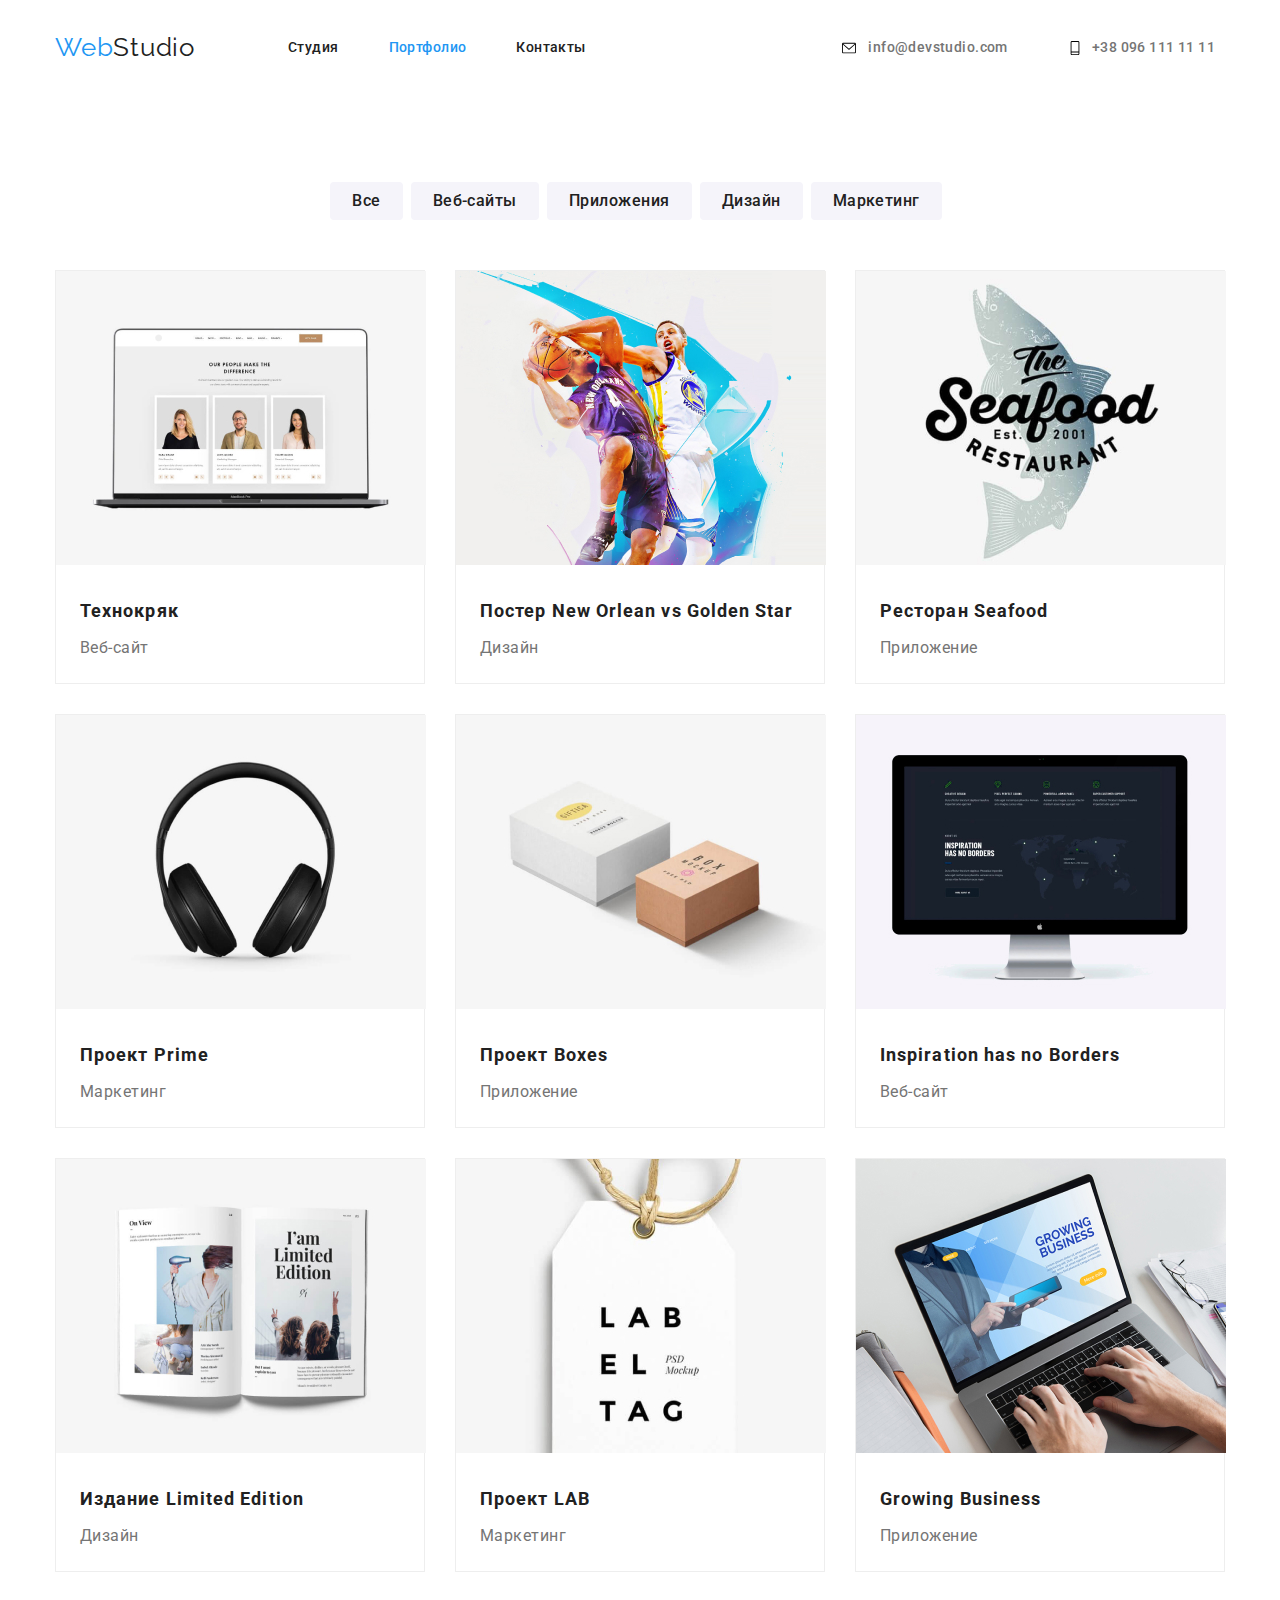
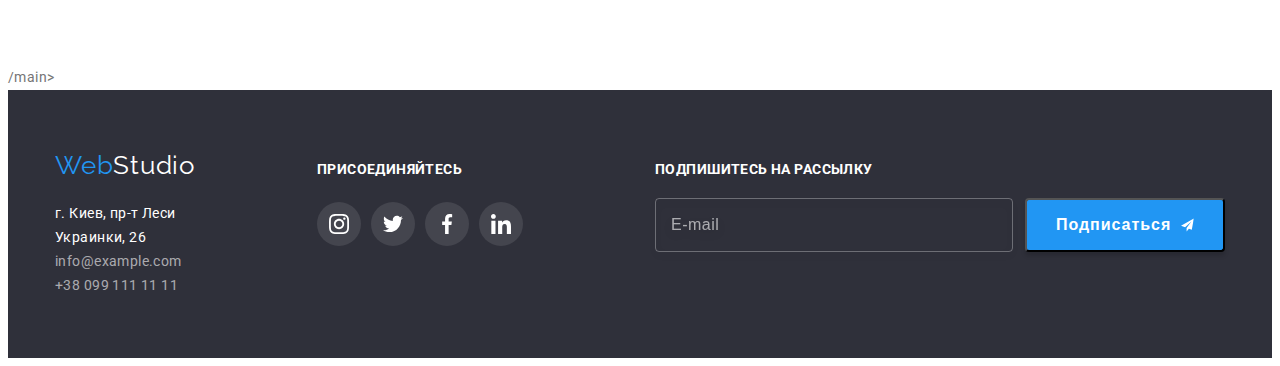
==== portfolio.html @ 36b2d905 "connection" ====
<!DOCTYPE html>
<html lang="ru">
  <head>
    <meta charset="UTF-8" />
    <meta name="viewport" content="width=device-width, initial-scale=1.0" />
    <title>Document</title>
    <link rel="preconnect" href="https://fonts.gstatic.com" />
    <link
      href="https://fonts.googleapis.com/css2?family=Raleway:wght@700&family=Roboto:wght@400;500;700;900&display=swap"
      rel="stylesheet"
    />
    <link
      rel="stylesheet"
      href="https://cdnjs.cloudflare.com/ajax/libs/modern-normalize/1.0.0/modern-normalize.min.css"
      integrity="sha512-ISS7cAi1PEhQ8jnbJpJZMd29NlhNj4AWYyLOSp2CE/CsHxTCu+r+t0D2yoJudVrd0/8fTVPUVDzY5Tvli75u/g=="
      crossorigin="anonymous"
    />
    <link rel="stylesheet" href="./css/styles.css" />
  </head>

  <body>
    <!--header-->
  <header class="page-header">
    <div class="container main-nav">
      <nav class="main-nav">
        <a href="./index.html" class="logo-studio"><span class="web"> Web</span>Studio
        </a>
        <ul class="site-nav list">
          <li class="item"><a href="./index.html" class="link ">Студия</a></li>
          <li class="item"><a href="./portfolio.html" class="link current">Портфолио</a></li>
          <li class="item"><a href="" class="link">Контакты</a></li>
        </ul>
      </nav>
      <address class="headdress">
        <ul class="contacts list">
          <li class="item">
            <a class="link icon-mail" href="mailto:info@devstudio.com">
              <svg class="icon-mail" width="18px" height="14px">
                <use href="./images-psevdoelements/symbol-defs.svg#icon-envelope"></use>
              </svg>
              info@devstudio.com
            </a>
          </li>
  
          <li class="item">
            <a class="link icon-tel" href="mailto:info@devstudio.com">
              <svg class="icon-tel" width="14px" height="20px">
                <use href="./images-psevdoelements/symbol-defs.svg#icon-Vector"></use>
              </svg>
              +38 096 111 11 11
            </a>
          </li>
        </ul>
      </address>
    </div>
  </header>
    <main>
      <section class="portfolio-section" >
        <div class="container photogallery">
         
          <h1 class="visually-hidden">photogallery</h1>
          <ul class="list photogallery-buttons">
            <li>
              <button type="button" class="button">Все</button>
            </li>
            <li><button type="button" class="button">Веб-сайты</button></li>
            <li><button type="button" class="button">Приложения</button></li>
            <li><button type="button" class="button">Дизайн</button></li>
            <li><button type="button" class="button">Маркетинг</button></li>
          </ul>
         

          <!--photos-->
          
          <ul class="flex-container list">
            <li class="flex-element">
              <a class="link-img" ref=""
                >
<div class="overlay-card">
                <img class="photogallery-img"
                  src="./images-portfolio/technokriak.jpg"
                  alt="фото сотрудников"
                  width="370px"
                />
                <p class="overlay-text">
                  Технокряк это современная площадка распространения коронавируса. Компании используют эту платформу для цифрового
                  шпионажа и атак на защищённые сервера конкурентов.
                </p>
                </div>
                <h2 class="title-flex">Технокряк</h2>
                <p class="profession-flex">Веб-сайт</p>
                </a>
            </li>

            <li class="flex-element">
              <a class="link-img" href=""
                >
                <div class="overlay-card">
                <img 
                  src="./images-portfolio/basketball.jpg"
                  alt="баскетболисты"
                  width="370px"
                />
<p class="overlay-text">
  Технокряк это современная площадка распространения коронавируса. Компании используют эту платформу для цифрового
  шпионажа и атак на защищённые сервера конкурентов.
</p>
                  </div>
                <h2 class="title-flex">Постер New Orlean vs Golden Star</h2>
                <p class="profession-flex">Дизайн</p></a
              >
            </li>

            <li class="flex-element">
              <a class="link-img" href=""
                >
                <div class="overlay-card">
                <img
                  src="./images-portfolio/seafood.jpg"
                  alt="лого ресторана"
                  width="370"
                />
                <p class="overlay-text">
                  Технокряк это современная площадка распространения коронавируса. Компании используют эту платформу для цифрового
                  шпионажа и атак на защищённые сервера конкурентов.
                </p>
                </div>
                <h2 class="title-flex">Ресторан Seafood</h2>
                <p class="profession-flex">Приложение</p></a
              >
            </li>

            <li class="flex-element">
              <a class="link-img" href=""
                >
                <div class="overlay-card">
                <img
                  src="./images-portfolio/prime.jpg"
                  alt="наушники"
                  width="370px"
                />
                <p class="overlay-text">
                  Технокряк это современная площадка распространения коронавируса. Компании используют эту платформу для цифрового
                  шпионажа и атак на защищённые сервера конкурентов.
                </p>
                </div>
                <h2 class="title-flex">Проект Prime</h2>
                <p class="profession-flex">Маркетинг</p></a
              >
            </li>

            <li class="flex-element">
              <a class="link-img" href=""
                >
                <div class="overlay-card">
                <img
                  src="./images-portfolio/boxes.jpg"
                  alt="коробки"
                  width="370px"
                />
                <p class="overlay-text">
                  Технокряк это современная площадка распространения коронавируса. Компании используют эту платформу для цифрового
                  шпионажа и атак на защищённые сервера конкурентов.
                </p>
                </div>
                <h2 class="title-flex">Проект Boxes</h2>
                <p class="profession-flex">Приложение</p></a
              >
            </li>

            <li class="flex-element">
              <a class="link-img" href=""
                >
                <div class="overlay-card">
                <img
                  src="./images-portfolio/inspiration.jpg"
                  alt="черный экран"
                  width="370px"
                />
                <p class="overlay-text">
                  Технокряк это современная площадка распространения коронавируса. Компании используют эту платформу для цифрового
                  шпионажа и атак на защищённые сервера конкурентов.
                </p>
                </div>
                <h2 class="title-flex">Inspiration has no Borders</h2>
                <p class="profession-flex">Веб-сайт</p></a
              >
            </li>

            <li class="flex-element">
              <a class="link-img" href=""
                >
                <div class="overlay-card">
                <img
                  src="./images-portfolio/limitededition.jpg"
                  alt="журнал"
                  width="370px"
                />
                  <p class="overlay-text">
                    Технокряк это современная площадка распространения коронавируса. Компании используют эту платформу для цифрового
                    шпионажа и атак на защищённые сервера конкурентов.
                  </p>
                  </div>
                <h2 class="title-flex">Издание Limited Edition</h2>
                <p class="profession-flex">Дизайн</p></a
              >
            </li>

            <li class="flex-element">
              <a class="link-img" href=""
                >
                <div class="overlay-card">
                <img
                  src="./images-portfolio/lab.jpg"
                  alt="проект"
                  width="370px"
                />
                  <p class="overlay-text">
                    Технокряк это современная площадка распространения коронавируса. Компании используют эту платформу для цифрового
                    шпионажа и атак на защищённые сервера конкурентов.
                  </p>
                  </div>
                <h2 class="title-flex">Проект LAB</h2>
                <p class="profession-flex">Маркетинг</p></a
              >
            </li>

            <li class="flex-element">
              <a class="link-img" href=""
                >
                <div class="overlay-card">
                <img
                  src="./images-portfolio/growingbusiness.jpg"
                  alt="руки на компе"
                  width="370px"
                />
                  <p class="overlay-text">
                    Технокряк это современная площадка распространения коронавируса. Компании используют эту платформу для цифрового
                    шпионажа и атак на защищённые сервера конкурентов.
                  </p>
                  </div>
                <h2 class="title-flex">Growing Business</h2>
                <p class="profession-flex">Приложение</p></a
              >
            </li>
          </ul>
      
        </div>
      </section>
   /main>
  <!--address-->
  <footer class="footer ">
    <div class="container footer-address">
      <div class="div-address">
        <a class="logo-studio address" href=""><span class="web">Web</span>Studio</a>
        <address>
          <p class="address-text">г. Киев, пр-т Леси Украинки, 26</p>
          <a class="address-contacts mail" href="mailto:info@example.com">info@example.com</a><br />
          <a class="address-contacts" href="tel:+380991111111">+38 099 111 11 11</a>
        </address>
      </div>
  
  
      <div class="together">
        <div class="joing">
          <span class="invitation">присоединяйтесь</span>
          <div class="network">
            <ul class="social invit">
              <li class="social-list invit">
                <a class="icon-social-link invit" href="">
                  <svg class="icon-social invit" width="20px" height="20px">
                    <use href="./images-psevdoelements/symbol-defs.svg#icon-instagram-21"></use>
                  </svg>
                </a>
              </li>
              <li class="social-list invit">
                <a class="icon-social-link invit" href="">
                  <svg class="icon-social invit" width="20px" height="20px">
                    <use href="./images-psevdoelements/symbol-defs.svg#icon-twitter-11"></use>
                  </svg>
                </a>
              </li>
              </li>
              <li class="social-list invit">
                <a class="icon-social-link invit" href="">
                  <svg class="icon-social invit" width="20px" height="20px">
                    <use href="./images-psevdoelements/symbol-defs.svg#icon-facebook-1"></use>
                  </svg>
                </a>
              </li>
              <li class="social-list invit">
                <a class="icon-social-link invit" href="">
                  <svg class="icon-social invit" width="20px" height="20px">
                    <use href="./images-psevdoelements/symbol-defs.svg#icon-linkedin-1"></use>
                  </svg>
                </a>
              </li>
            </ul>
          </div>
        </div>
  
        <div class="subscribe-footer">
          <span class="subscribe">Подпишитесь на рассылку</span>
          <div class="form-subscribe">
            <label for="mail"></label>
            <input type="email" name="mail" id="mail" placeholder="E-mail">
  
            <button class="submit-footer" type="button">Подписаться
              <svg class="icon-subscribe" width="24px" height="24px">
                <use href="./images-psevdoelements/modal.svg#icon-send"></use>
              </svg>
            </button>
          </div>
        </div>
      </div>
  
  </footer>
  <script src="./js/modal.js">
  </script>
  </body>
  
  </html>
---- css/styles.css ----
:root {
  --primary-text-color: #757575;
  --title-text-color: #212121;
  --accent-color: #2196f3;
  --primary-background-color: #ffffff;
  --button-background-color: #f5f4fa;
  --button-whitetext-color: #ffffff;
  --hero-footer-background: #2f303a;

  --white-text-color: #ffffff;
  --team-background-color: #f5f4fa;
  --address-contacts-color: rgba(255, 255, 255, 0.6);
  --background-color-icon: #f5f4fa;
}

html {
  box-sizing: border-box;
}

*,
::before,
::after {
  box-sizing: inherit;
}

body {
  position: relative;
  color: var(--primary-text-color);
  background-color: var(--primary-background-color);
  font-family: Roboto, sans-serif;
  letter-spacing: 0.03em;
  font-size: 14px;
  line-height: 1.71;
  font-weight: 400;
}

.list {
  list-style: none;
  margin: 0px;
  padding: 0px;
}

.web {
  color: var(--accent-color);
}
.logo-studio {
  color: var(--title-text-color);
  font-family: Raleway, cursive;
  font-size: 26px;
  line-height: 1.2;
  letter-spacing: 0.03em;
  text-decoration: none;
}

.icon-mail {
  display: flex;
  margin-right: 10px;
  align-items: center;
  justify-content: center;
  transition: fill 250ms cubic-bezier(0.4, 0, 0.2, 1);
}

.link.icon-mail:hover {
  fill: var(--accent-color);
}

.icon-tel {
  display: flex;
  margin-right: 10px;
  align-items: center;
  justify-content: center;
}

.link.icon-tel:hover {
  fill: var(--accent-color);
}

/*.link.icon-tel {
  padding: 0;
}*/

.container {
  margin-left: auto;
  margin-right: auto;
  width: 1170px;
}

.flex-container {
  display: flex;
  flex-wrap: wrap;
}

.flex-element {
  width: 370px;
  margin-right: 30px;
  border: 1px solid #eeeeee;
}

.overlay-card {
  position: relative;
  overflow: hidden;
}

.overlay-text {
  position: absolute;
  content: "";
  top: 0;
  right: 0;
  width: 100%;
  padding: 63px 24px;
  margin: 0;
  font-size: 18px;
  line-height: 28px;
  letter-spacing: 0.03em;
  color: #ffffff;
  background: rgba(33, 150, 243, 0.9);
  display: block;
  transform: translateY(100%);
  transition: transform 250ms cubic-bezier(0.4, 0, 0.2, 1),
    opacity 250ms cubic-bezier(0.4, 0, 0.2, 1);
  opacity: 0;
}

.link-img:hover .overlay-text,
.link-img:focus .overlay-text {
  display: block;
  transform: translateY(0%);
  opacity: 1;
}

.link-img:hover,
.link-img:focus {
  box-shadow: 0px 1px 1px rgba(0, 0, 0, 0.12), 0px 4px 4px rgba(0, 0, 0, 0.06),
    1px 4px 6px rgba(0, 0, 0, 0.16);
}

.flex-element:nth-child(3n) {
  margin-right: 0;
}

.flex-element:not(:nth-last-child(-n + 3)) {
  margin-bottom: 30px;
}

.site-nav {
  display: flex;
  margin-left: 93px;
}

/*site-nav*/
.site-nav .link {
  position: relative;
  display: block;
  color: var(--title-text-color);
  font-weight: 500;
  font-size: 14px;
  line-height: 1.14;
  text-decoration: none;
  padding-top: 32px;
  padding-bottom: 32px;
  transition: color 250ms cubic-bezier(0.4, 0, 0.2, 1);
}

.site-nav .item:not(:last-child) {
  margin-right: 50px;
}

.site-nav .link:hover,
.site-nav .link:focus {
  color: var(--accent-color);
}

.site-nav .link::after {
  content: "";
  position: absolute;
  display: block;
  bottom: 0;
  left: 0;
  width: 100%;
  height: 4px;
  border-radius: 2px;
  transform: scaleX(0);
  background-color: var(--accent-color);
  transition: transform 250ms cubic-bezier(0.4, 0, 0.2, 1);
}

.site-nav .link:hover::after {
  transform: scaleX(1);
}

.site-nav .link.current {
  color: var(--accent-color);
}

.main-nav {
  display: flex;
  align-items: center;
}

.contacts .link {
  display: flex;
  color: var(--primary-text-color);
  font-weight: 500;
  font-size: 14px;
  line-height: 1.14;
  text-decoration: none;
  font-style: normal;
  padding-top: 30px;
  padding-bottom: 30px;
  transition: color 250ms cubic-bezier(0.4, 0, 0.2, 1);
}

.contacts .link:hover,
.contacts .link:focus {
  color: var(--accent-color);
}

.contacts {
  display: flex;
  align-items: center;
}

.headdress {
  margin-left: auto;
}

.contacts .item + .item {
  margin-left: 50px;
}

/*hero */

.overlay {
  max-width: 1600px;
  height: 600px;
  margin-left: auto;
  margin-right: auto;
  text-align: center;
  padding-bottom: 200px;
  padding-top: 200px;

  background-size: cover;
  background-position: center;
  background-repeat: no-repeat;
  background-color: #c4c4c4;
  background-image: linear-gradient(
      to right,
      rgba(47, 48, 58, 0.4),
      rgba(47, 48, 58, 0.4)
    ),
    url(../images-psevdoelements/Img.jpg);
}

.hero-title {
  color: var(--white-text-color);
  font-weight: 900;
  font-size: 44px;
  line-height: 1.36;
  letter-spacing: 0.06em;
  margin-top: 0px;
  margin-bottom: 30px;
}

.work,
.team,
.section-clients {
  padding-top: 94px;
  padding-bottom: 94px;
}

.visually-hidden {
  margin-top: 0px;
  margin-bottom: 0px;

  position: absolute;
  width: 1px;
  height: 1px;
  margin: -1px;
  border: 0;
  padding: 0;
  white-space: nowrap;
  clip-path: inset(100%);
  clip: rect(0 0 0 0);
  overflow: hidden;
}

.features {
  padding-top: 94px;
}

.features-title {
  color: var(--title-text-color);
  font-size: 14px;
  line-height: 1.14;
  font-weight: 700;
  margin-bottom: 10px;
  margin-top: 30px;
}

.features-items p {
  margin-top: 0px;
  margin-bottom: 0px;
  width: 270px;
}

.list.features-items {
  display: flex;
}
.feature-element:not(:last-child) {
  margin-right: 30px;
}

.feature-element::before {
  display: block;
  content: "";
  height: 120px;
  background-color: var(--background-color-icon);
  border-radius: 4px;
  background-repeat: no-repeat;
  background-position: center;
}

.icon-delivery::before {
  background-image: url(../images-psevdoelements/antenna\ 1.svg);
}

.icon-clock::before {
  background-image: url(../images-psevdoelements/clock\ .svg);
}
.icon-diagram::before {
  background-image: url(../images-psevdoelements/diagram\ 1.svg);
}

.icon-technology::before {
  background-image: url(../images-psevdoelements/astronaut\ 1.svg);
}
.team {
  background-color: var(--team-background-color);
}

.work-title,
.team-title,
.our-clients-title {
  color: var(--title-text-color);
  font-size: 36px;
  line-height: 1.17;
  font-weight: 700;
  margin-top: 0px;
  margin-bottom: 50px;
  text-align: center;
}

.team-list,
.work-list {
  display: flex;
  text-align: center;
}

.team-element {
  background: #ffffff;
  box-shadow: 0px 1px 3px rgba(0, 0, 0, 0.12), 0px 1px 1px rgba(0, 0, 0, 0.14),
    0px 2px 1px rgba(0, 0, 0, 0.2);
  border-radius: 0px 0px 4px 4px;
}

.work-list .work-element:not(:last-child),
.team-list .team-element:not(:last-child) {
  margin-right: 30px;
}

.work-element {
  display: flex;
  position: relative;
}

.work-text {
  margin: 0;
}

.work-text-overlay {
  position: absolute;
  display: flex;
  bottom: 0;
  left: 0;
  width: 370px;
  height: 70px;
  padding: 27px 82px;
  background: rgba(47, 48, 58, 0.8);
  text-align: center;
  justify-content: center;
  font-weight: 700;
  font-size: 14px;
  line-height: 16px;
  letter-spacing: 0.03em;
  text-transform: uppercase;
  color: #ffffff;
}

.picture-work {
  display: block;
}

.team-name {
  color: var(--title-text-color);
  font-weight: 500;
  font-size: 16px;
  line-height: 1.19;
  margin-bottom: 10px;
}
.team-profession {
  color: var(--primary-text-color);
  font-size: 16px;
  line-height: 1.19;
  font-weight: 400;
  margin-top: 0px;
  margin-bottom: 16px;
}

.button {
  display: inline-block;
  color: var(--title-text-color);
  background-color: var(--button-background-color);
  font-family: inherit;
  font-weight: 500;
  font-size: 16px;
  line-height: 1.63;
  text-decoration: none;
  padding: 6px 22px;
  border-radius: 4px;
  text-align: center;
  border: 0px;
  letter-spacing: 0.03em;
  margin-right: 8px;
  transition: color 250ms cubic-bezier(0.4, 0, 0.2, 1),
    background-color 250ms cubic-bezier(0.4, 0, 0.2, 1);
}

.button-modal {
  position: absolute;
  top: 8px;
  right: 8px;
  display: inline-block;
  width: 30px;
  height: 30px;
  border-radius: 50%;
  margin: 0;
  padding: 9px;
  background: #ffffff;
  border: 1px solid rgba(0, 0, 0, 0.1);
  align-items: center;
  justify-content: center;
}

.button-modal-icon {
  display: flex;
  fill: #000000;
  transition: fill 250ms cubic-bezier(0.4, 0, 0.2, 1);
}

.button-modal:focus-within > .button-modal-icon {
  fill: #2196f3;
}

.photogallery-buttons .button:not(:last-child) {
  margin-right: 8px;
}

.button:hover,
.button:focus {
  color: var(--button-whitetext-color);
  background-color: var(--accent-color);
}

.button.hero {
  color: var(--button-whitetext-color);
  background-color: var(--accent-color);
  font-size: 16px;
  line-height: 1.88;
  font-weight: 700;
  letter-spacing: 0.06em;
  text-decoration: none;
  text-align: center;
  padding: 10px 32px;
  border-radius: 4px;
  min-width: 200px;
  box-shadow: 0px 4px 4px rgba(0, 0, 0, 0.15);
  border: 0px;
}

.backdrop {
  position: fixed;
  top: 0;
  left: 0;
  width: 100%;
  height: 100%;
  background: rgba(0, 0, 0, 0.2);
  opacity: 1;
  z-index: 1;
  transition: opacity 250ms cubic-bezier(0.4, 0, 0.2, 1);
}

.backdrop.is-hidden {
  opacity: 0;
  pointer-events: none;
}

.backdrop.is-hidden .modal {
  transform: scale(1.1) translate(-50%, -50%);
}

.modal {
  position: absolute;
  width: 528px;
  left: 50%;
  top: 50%;

  background-color: #ffffff;
  box-shadow: 0px 1px 3px rgba(0, 0, 0, 0.12), 0px 1px 1px rgba(0, 0, 0, 0.14),
    0px 2px 1px rgba(0, 0, 0, 0.2);
  border-radius: 4px;
  opacity: 1;
  transform: scaleX(1) translate(-50%, -50%);
}

.form-title {
  font-weight: 700;
  font-size: 20px;
  line-height: 1.15;
  text-align: center;
  letter-spacing: 0.03em;
  color: #212121;
  margin-bottom: 12px;
}

.form-field {
  display: flex;
  flex-direction: column;
  margin-bottom: 10px;
}

.form-field label {
  font-weight: 400;
  font-size: 12px;
  line-height: 14px;
  letter-spacing: 0.01em;
  color: #757575;
  margin-bottom: 4px;
  text-align: left;
}

.form-field.comment::placeholder {
  font-weight: 400;
  font-size: 12px;
  line-height: 1.17px;
  letter-spacing: 0.01em;
  text-align: left;
  color: rgba(117, 117, 117, 0.5);
}

.form-field.comment {
  margin-bottom: 20px;
}

.form-field.comment textarea {
  padding: 12px 16px;
  border: 1px solid rgba(33, 33, 33, 0.2);
  border-radius: 4px;
  resize: none;
  transition: border-color 250ms cubic-bezier(0.4, 0, 0.2, 1);
}

.policy-label {
  display: inline-block;
}

.checkbox {
  position: absolute;
  width: 1px;
  height: 1px;
  margin: -1px;
  border: 0;
  padding: 0;
  white-space: nowrap;
  clip-path: inset(100%);
  clip: rect(0 0 0 0);
  overflow: hidden;
}

.empty-icon {
  display: inline-block;
  width: 15px;
  height: 15px;
  border: 2px solid #212121;
  border-radius: 2px;
  transition: fill 250ms cubic-bezier(0.4, 0, 0.2, 1);
  align-items: center;
  justify-content: center;
}

.agreement label {
  margin-left: 8.4px;
  font-weight: 400;
  font-size: 14px;
  line-height: 1.71;
  letter-spacing: 0.03em;
  color: var(--primary-text-color);
}

.checkbox:checked + .empty-icon {
  border-color: transparent;
  background-color: var(--accent-color);
  background-image: url(../images-psevdoelements/galochka.svg);
  background-size: contain;
  background-origin: border-box;
  fill: white;
  background-repeat: no-repeat;
}

.agreement {
  display: flex;
  align-items: center;
}

.conditions {
  margin-left: 8.4px;
  font-weight: 400;
  font-size: 14px;
  line-height: 1.71;
  letter-spacing: 0.03em;
  color: var(--accent-color);
  text-decoration: underline;
}

.options {
  margin: 40px;
}

.form-input {
  position: relative;
  width: 100%;
  margin: 0;
  padding: 11px;
  padding-left: 30px;
  border: 1px solid rgba(33, 33, 33, 0.2);
  border-radius: 4px;
}

.icon-modal {
  position: absolute;
  display: block;
  margin: 0;
  top: 50%;
  left: 14px;
  fill: #212121;
  transform: translateY(-50%);
  transition: fill 250ms cubic-bezier(0.4, 0, 0.2, 1);
}

.form-input_icon {
  position: relative;
}

.form-input:focus {
  border-color: var(--accent-color);
  outline: none;
}

.form-field input:focus ~ .icon-modal {
  fill: var(--accent-color);
}

.form-field.comment textarea:focus {
  border-color: var(--accent-color);
  outline: none;
}

.subscribe-footer {
  margin-left: 93px;
  margin-top: 12px;
}

.submit-btn {
  width: 200px;
  font-weight: 700;
  font-size: 16px;
  line-height: 30px;
  display: flex;
  align-items: center;
  text-align: center;
  letter-spacing: 0.06em;
  color: #ffffff;
  background: #2196f3;
  box-shadow: 0px 4px 4px rgba(0, 0, 0, 0.15);
  border-radius: 4px;
  padding: 10px 55px;
  margin-left: auto;
  margin-right: auto;
  margin-top: 30px;
}

.subscribe {
  display: block;
  font-weight: 700;
  font-size: 14px;
  line-height: 1.14;
  letter-spacing: 0.03em;
  text-transform: uppercase;
  color: #ffffff;
  margin-bottom: 20px;
}

.form-subscribe {
  display: flex;
}

.form-subscribe input::placeholder {
  font-weight: 400;
  font-size: 16px;
  line-height: 1.25;
  display: flex;
  align-items: center;
  letter-spacing: 0.03em;
  color: rgba(255, 255, 255, 0.6);
}

.form-subscribe input {
  width: 358px;
  border: 1px solid rgba(255, 255, 255, 0.3);
  filter: drop-shadow(0px 4px 4px rgba(0, 0, 0, 0.15));
  border-radius: 4px;
  padding-top: 15px;
  padding-left: 15px;
  padding-bottom: 15px;
  background-color: transparent;
  margin-right: 12px;
}

.submit-footer {
  display: flex;
  width: 200px;
  background: #2196f3;
  border-radius: 4px;
  box-shadow: 0px 4px 4px rgba(0, 0, 0, 0.15);
  font-weight: 700;
  font-size: 16px;
  line-height: 1.88;
  align-items: center;
  text-align: center;
  letter-spacing: 0.06em;
  color: #ffffff;
  padding: 10px 29px;
}

.icon-subscribe {
  margin-left: 10px;
}

.together {
  display: flex;
}

.footer {
  display: flex;
  background-color: var(--hero-footer-background);
  padding-top: 60px;
  padding-bottom: 60px;
}

.logo-studio.address {
  color: var(--white-text-color);
  font-style: normal;
  margin-bottom: 0px;
}

.address-text {
  color: var(--white-text-color);
  font-style: normal;
  font-weight: 400;
  font-size: 14px;
  line-height: 1.71;
  margin-top: 20px;
  margin-bottom: 0px;
}

.address-contacts {
  font-weight: 400;
  font-size: 14px;
  line-height: 1.71;
  color: var(--address-contacts-color);
  font-style: normal;
  text-decoration: none;
}

.mail {
  margin-top: 9px;
  margin-bottom: 9px;
}

.flex-element a {
  text-decoration: none;
}

.photogallery-buttons {
  display: flex;
  padding-bottom: 50px;
  justify-content: center;
}

.title-flex {
  font-family: Roboto;
  font-style: normal;
  font-weight: 700;
  font-size: 18px;
  line-height: 2;
  letter-spacing: 0.06em;
  color: var(--title-text-color);
  margin-top: 20px;
  margin-bottom: 4px;
  margin-left: 24px;
}

.profession-flex {
  font-weight: 400;
  font-size: 16px;
  line-height: 1.88;
  letter-spacing: 0.03em;
  color: var(--primary-text-color);
  margin-bottom: 20px;
  margin-left: 24px;
  margin-top: 0px;
}

.container.photogallery {
  margin-top: 94px;
  margin-bottom: 94px;
}

.link-img {
  display: inline-block;
}

/*social-links*/

.social {
  display: flex;
  margin: 0;
  padding: 0;
  list-style: none;
  justify-content: center;
  align-items: center;
  margin-top: 0px;
  margin-bottom: 30px;
}

.icon-social-link {
  display: flex;
  justify-content: center;
  align-items: center;
  width: 44px;
  height: 44px;
  border-radius: 50%;
  background-color: #ffffff;
  fill: #afb1b8;
  transition: fill 250ms cubic-bezier(0.4, 0, 0.2, 1),
    background-color 250ms cubic-bezier(0.4, 0, 0.2, 1);
}

.icon-social-link:hover,
.icon-social-link:focus {
  background-color: var(--accent-color);
}

.icon-social-link:hover .icon-social,
.icon-social-link:focus .icon-social {
  fill: #ffffff;
}

.social-list:not(:last-child) {
  margin-right: 10px;
}

.clients-list {
  display: flex;
  padding: 0;
  margin: 0;
  list-style: none;
}

.icon-link {
  display: flex;
  align-items: center;
  justify-content: center;
  width: 170px;
  height: 90px;
  border-radius: 4px;
  border: 1px solid #afb1b8;
  background-color: hsl(0, 0%, 100%);
  transition: border-color 250ms cubic-bezier(0.4, 0, 0.2, 1),
    fill 250ms cubic-bezier(0.4, 0, 0.2, 1);
}

.icon {
  fill: #afb1b8;
}

.icon-link:hover,
.icon-link:focus {
  border-color: var(--accent-color);
}

.icon-link:hover .icon,
.icon-link:focus .icon {
  fill: var(--accent-color);
}

.icon-clients:not(:last-child) {
  margin-right: 30px;
}

/*invitation*/

.invitation {
  display: inline-block;
  font-weight: 700;
  font-size: 14px;
  line-height: 1.14px;
  letter-spacing: 0.03em;
  text-transform: uppercase;
  color: #ffffff;
  margin: 0;
  padding: 0;
}

.icon-social-link.invit {
  background-color: rgba(255, 255, 255, 0.1);
}
.icon-social-link.invit:hover {
  background-color: var(--accent-color);
}

.icon-social.invit {
  fill: #ffffff;
}

.container.footer-address {
  display: flex;
}

.div-address {
  margin-right: 70px;
}

.joing {
  display: block;
  padding-top: 8px;
}

.social.invit {
  display: flex;
  padding: 0;
  margin: 0;
}

.network {
  display: inline-block;
  margin-top: 20px;
  padding: 0;
}
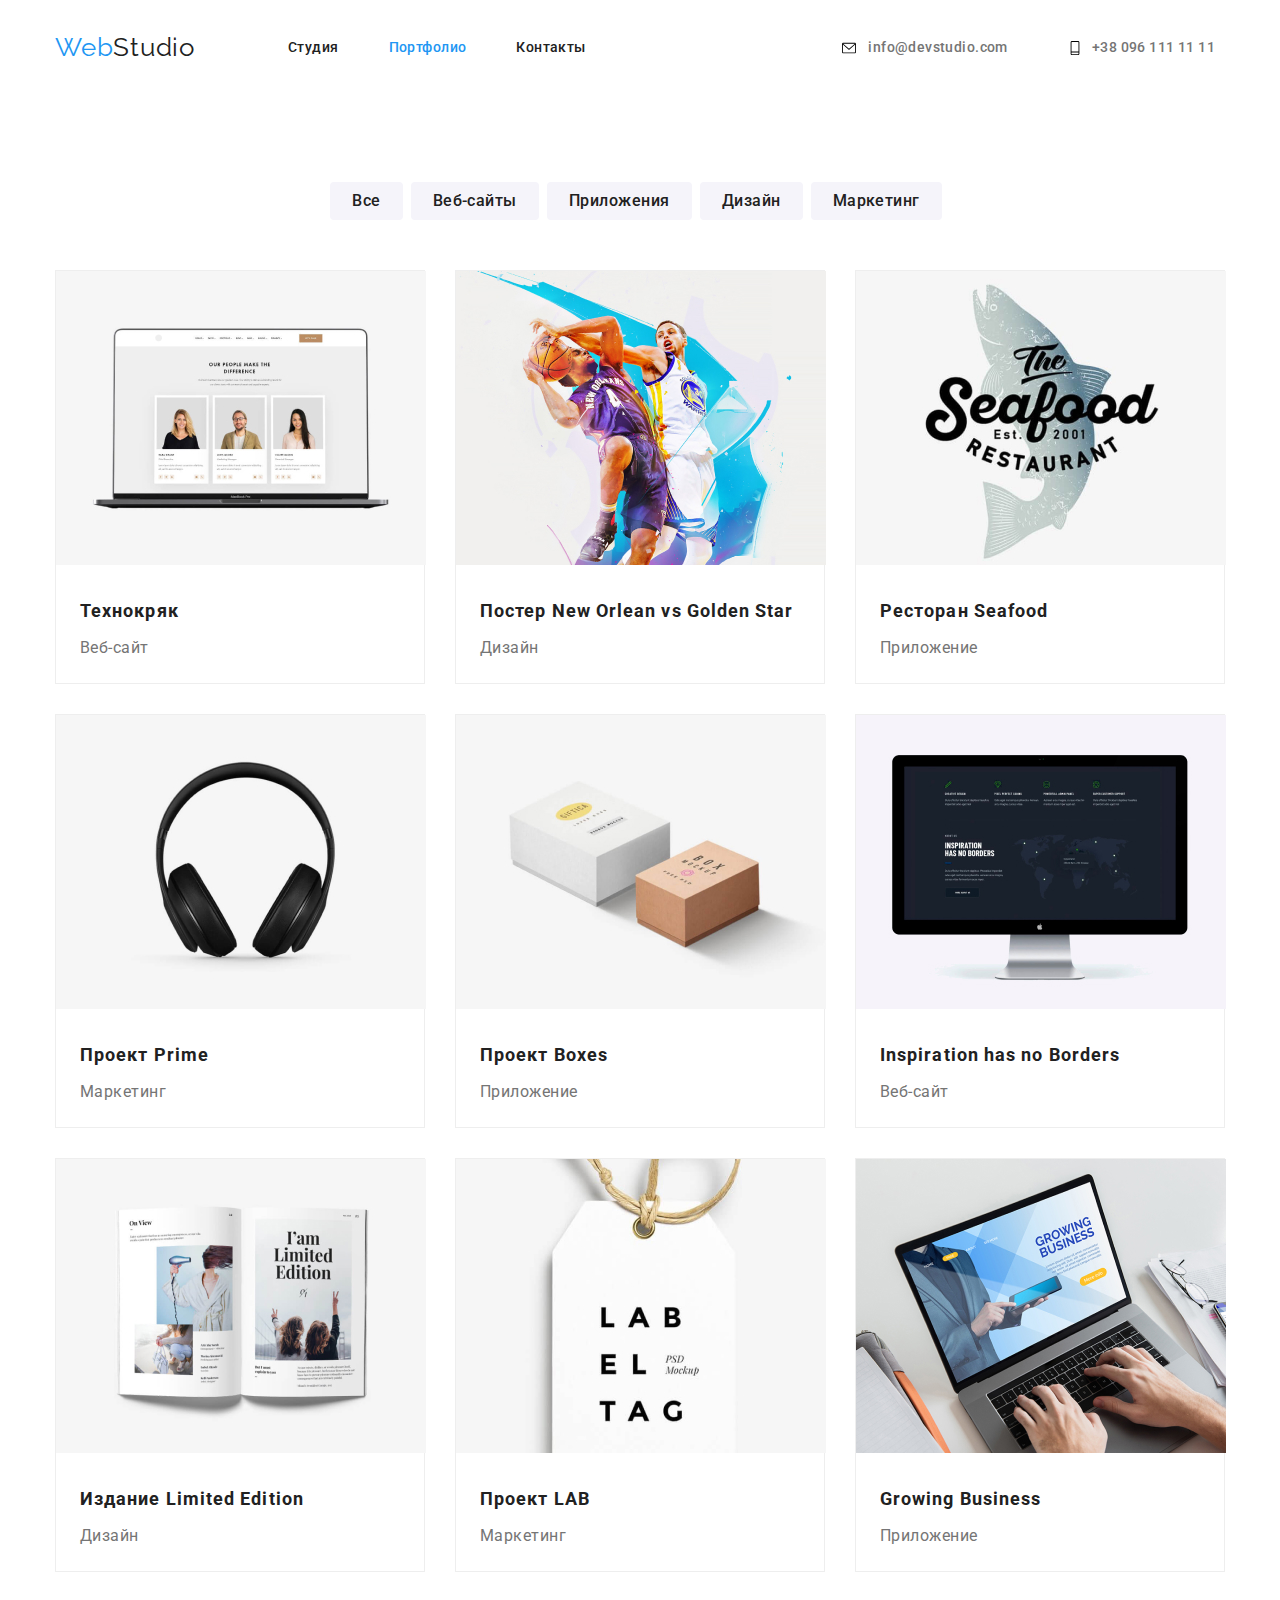
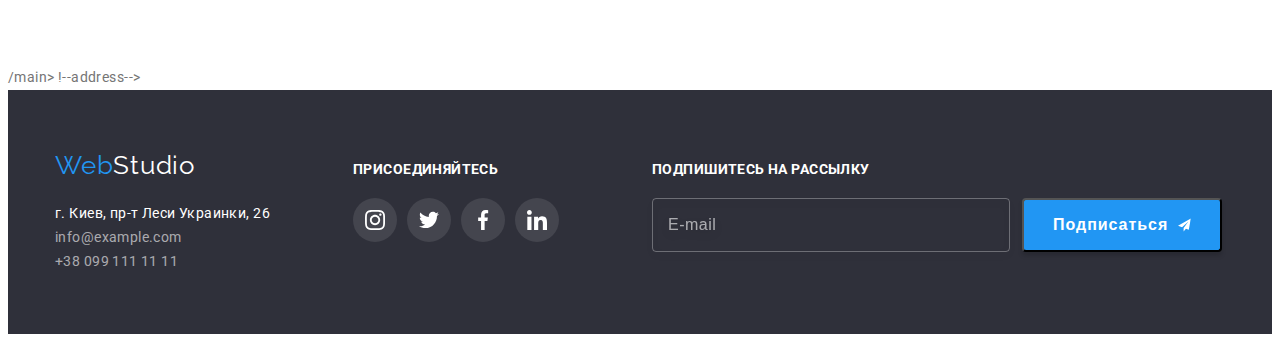
==== commit 6ef86f4f: "summary" ====
--- a/portfolio.html
+++ b/portfolio.html
@@ -16,6 +16,7 @@
       crossorigin="anonymous"
     />
     <link rel="stylesheet" href="./css/styles.css" />
+    <link rel="stylesheet" href="./css/main.min.css" />
   </head>
 
   <body>
@@ -248,75 +249,75 @@
         </div>
       </section>
    /main>
-  <!--address-->
-  <footer class="footer ">
-    <div class="container footer-address">
-      <div class="div-address">
-        <a class="logo-studio address" href=""><span class="web">Web</span>Studio</a>
-        <address>
-          <p class="address-text">г. Киев, пр-т Леси Украинки, 26</p>
-          <a class="address-contacts mail" href="mailto:info@example.com">info@example.com</a><br />
-          <a class="address-contacts" href="tel:+380991111111">+38 099 111 11 11</a>
-        </address>
+ !--address-->
+<footer class="footer ">
+  <div class="container footer-address">
+    <div class="div-address">
+      <a class="logo-studio address" href=""><span class="web">Web</span>Studio</a>
+      <address class="address-meta">
+        <p class="address-text">г. Киев, пр-т Леси Украинки, 26</p>
+        <a class="address-contacts mail" href="mailto:info@example.com">info@example.com</a><br />
+        <a class="address-contacts" href="tel:+380991111111">+38 099 111 11 11</a>
+      </address>
+    </div>
+
+
+
+    <div class="together">
+      <div class="joing">
+        <span class="invitation">присоединяйтесь</span>
+        <ul class="social invit">
+          <li class="social-list invit">
+            <a class="icon-social-link invit" href="">
+              <svg class="icon-social invit" width="20px" height="20px">
+                <use href="./images-psevdoelements/symbol-defs.svg#icon-instagram-21"></use>
+              </svg>
+            </a>
+          </li>
+          <li class="social-list invit">
+            <a class="icon-social-link invit" href="">
+              <svg class="icon-social invit" width="20px" height="20px">
+                <use href="./images-psevdoelements/symbol-defs.svg#icon-twitter-11"></use>
+              </svg>
+            </a>
+          </li>
+          </li>
+          <li class="social-list invit">
+            <a class="icon-social-link invit" href="">
+              <svg class="icon-social invit" width="20px" height="20px">
+                <use href="./images-psevdoelements/symbol-defs.svg#icon-facebook-1"></use>
+              </svg>
+            </a>
+          </li>
+          <li class="social-list invit">
+            <a class="icon-social-link invit" href="">
+              <svg class="icon-social invit" width="20px" height="20px">
+                <use href="./images-psevdoelements/symbol-defs.svg#icon-linkedin-1"></use>
+              </svg>
+            </a>
+          </li>
+        </ul>
+        <!--</div>-->
       </div>
-  
-  
-      <div class="together">
-        <div class="joing">
-          <span class="invitation">присоединяйтесь</span>
-          <div class="network">
-            <ul class="social invit">
-              <li class="social-list invit">
-                <a class="icon-social-link invit" href="">
-                  <svg class="icon-social invit" width="20px" height="20px">
-                    <use href="./images-psevdoelements/symbol-defs.svg#icon-instagram-21"></use>
-                  </svg>
-                </a>
-              </li>
-              <li class="social-list invit">
-                <a class="icon-social-link invit" href="">
-                  <svg class="icon-social invit" width="20px" height="20px">
-                    <use href="./images-psevdoelements/symbol-defs.svg#icon-twitter-11"></use>
-                  </svg>
-                </a>
-              </li>
-              </li>
-              <li class="social-list invit">
-                <a class="icon-social-link invit" href="">
-                  <svg class="icon-social invit" width="20px" height="20px">
-                    <use href="./images-psevdoelements/symbol-defs.svg#icon-facebook-1"></use>
-                  </svg>
-                </a>
-              </li>
-              <li class="social-list invit">
-                <a class="icon-social-link invit" href="">
-                  <svg class="icon-social invit" width="20px" height="20px">
-                    <use href="./images-psevdoelements/symbol-defs.svg#icon-linkedin-1"></use>
-                  </svg>
-                </a>
-              </li>
-            </ul>
-          </div>
-        </div>
-  
-        <div class="subscribe-footer">
-          <span class="subscribe">Подпишитесь на рассылку</span>
-          <div class="form-subscribe">
-            <label for="mail"></label>
-            <input type="email" name="mail" id="mail" placeholder="E-mail">
-  
-            <button class="submit-footer" type="button">Подписаться
-              <svg class="icon-subscribe" width="24px" height="24px">
-                <use href="./images-psevdoelements/modal.svg#icon-send"></use>
-              </svg>
-            </button>
-          </div>
+
+      <div class="subscribe-footer">
+        <span class="subscribe">Подпишитесь на рассылку</span>
+        <div class="form-subscribe">
+          <label for="mail"></label>
+          <input type="email" name="mail" id="mail" placeholder="E-mail">
+
+          <button class="submit-footer" type="button">Подписаться
+            <svg class="icon-subscribe" width="24px" height="24px">
+              <use href="./images-psevdoelements/modal.svg#icon-send"></use>
+            </svg>
+          </button>
         </div>
       </div>
-  
-  </footer>
-  <script src="./js/modal.js">
-  </script>
-  </body>
-  
-  </html>+    </div>
+  </div>
+</footer>
+<script src="./js/modal.js">
+</script>
+</body>
+
+</html>--- a/css/main.min.css
+++ b/css/main.min.css
@@ -0,0 +1,2 @@
+.list{list-style:none;margin:0px;padding:0px}.container{margin-left:auto;margin-right:auto;width:1170px}.visually-hidden{margin-top:0px;margin-bottom:0px;position:absolute;width:1px;height:1px;margin:-1px;border:0;padding:0;white-space:nowrap;-webkit-clip-path:inset(100%);clip-path:inset(100%);clip:rect(0 0 0 0);overflow:hidden}html{-webkit-box-sizing:border-box;box-sizing:border-box}*,::before,::after{-webkit-box-sizing:inherit;box-sizing:inherit}body{position:relative;color:#757575;background-color:#fff;font-family:Roboto, sans-serif;letter-spacing:0.03em;font-size:14px;line-height:1.71;font-weight:400}.headdress{margin-left:auto}.icon-mail{-webkit-box-align:center;-ms-flex-align:center;align-items:center;-webkit-box-pack:center;-ms-flex-pack:center;justify-content:center;display:-webkit-box;display:-ms-flexbox;display:flex;margin-right:10px;-webkit-transition:fill 250ms cubic-bezier(0.4, 0, 0.2, 1);transition:fill 250ms cubic-bezier(0.4, 0, 0.2, 1)}.icon-mail.link:hover{fill:#2196f3}.icon-tel{-webkit-box-pack:center;-ms-flex-pack:center;justify-content:center;-webkit-box-align:center;-ms-flex-align:center;align-items:center;display:-webkit-box;display:-ms-flexbox;display:flex;margin-right:10px}.icon-tel.link:hover{fill:#2196f3}.site-nav{display:-webkit-box;display:-ms-flexbox;display:flex;margin-left:93px}.site-nav .item:not(:last-child){margin-right:50px}.site-nav .link::after{content:"";position:absolute;display:block;bottom:0;left:0;width:100%;height:4px;border-radius:2px;-webkit-transform:scaleX(0);transform:scaleX(0);background-color:#2196f3;-webkit-transition:-webkit-transform 250ms cubic-bezier(0.4, 0, 0.2, 1);transition:-webkit-transform 250ms cubic-bezier(0.4, 0, 0.2, 1);transition:transform 250ms cubic-bezier(0.4, 0, 0.2, 1);transition:transform 250ms cubic-bezier(0.4, 0, 0.2, 1), -webkit-transform 250ms cubic-bezier(0.4, 0, 0.2, 1)}.site-nav .link:hover::after{-webkit-transform:scaleX(1);transform:scaleX(1)}.site-nav .link{position:relative;display:block;color:#212121;font-weight:500;font-size:14px;line-height:1.14;text-decoration:none;padding-top:32px;padding-bottom:32px;-webkit-transition:color 250ms cubic-bezier(0.4, 0, 0.2, 1);transition:color 250ms cubic-bezier(0.4, 0, 0.2, 1)}.site-nav .link:hover,.site-nav .link:focus{color:#2196f3;outline:none}.site-nav .link.current{color:#2196f3}.main-nav{display:-webkit-box;display:-ms-flexbox;display:flex;-webkit-box-align:center;-ms-flex-align:center;align-items:center}.contacts{display:-webkit-box;display:-ms-flexbox;display:flex;-webkit-box-align:center;-ms-flex-align:center;align-items:center}.contacts .link{display:-webkit-box;display:-ms-flexbox;display:flex;color:#757575;font-weight:500;font-size:14px;line-height:1.14;text-decoration:none;font-style:normal;padding-top:30px;padding-bottom:30px;-webkit-transition:color 250ms cubic-bezier(0.4, 0, 0.2, 1);transition:color 250ms cubic-bezier(0.4, 0, 0.2, 1)}.contacts .link:hover,.contacts .link:focus{color:#2196f3}.contacts .item+.item{margin-left:50px}.web{color:#2196f3}.logo-studio{color:#212121;font-family:Raleway, cursive;font-size:26px;line-height:1.2;letter-spacing:0.03em;text-decoration:none}.icon-social-link{display:-webkit-box;display:-ms-flexbox;display:flex;-webkit-box-pack:center;-ms-flex-pack:center;justify-content:center;-webkit-box-align:center;-ms-flex-align:center;align-items:center;width:44px;height:44px;border-radius:50%;background-color:#fff;fill:#afb1b8;-webkit-transition:fill 250ms cubic-bezier(0.4, 0, 0.2, 1),background-color 250ms cubic-bezier(0.4, 0, 0.2, 1);transition:fill 250ms cubic-bezier(0.4, 0, 0.2, 1),background-color 250ms cubic-bezier(0.4, 0, 0.2, 1)}.icon-social-link:hover,.icon-social-link:focus{background-color:#2196f3}.icon-social-link:hover .icon-social,.icon-social-link:focus .icon-social{fill:#fff}.social{display:-webkit-box;display:-ms-flexbox;display:flex;margin:0;padding:0;list-style:none;-webkit-box-pack:center;-ms-flex-pack:center;justify-content:center;-webkit-box-align:center;-ms-flex-align:center;align-items:center;margin-top:0px;margin-bottom:30px}.social-list:not(:last-child){margin-right:10px}.icon{fill:#afb1b8}.icon-link{display:-webkit-box;display:-ms-flexbox;display:flex;-webkit-box-align:center;-ms-flex-align:center;align-items:center;-webkit-box-pack:center;-ms-flex-pack:center;justify-content:center;width:170px;height:90px;border-radius:4px;border:1px solid #afb1b8;background-color:#fff;-webkit-transition:border-color 250ms cubic-bezier(0.4, 0, 0.2, 1),fill 250ms cubic-bezier(0.4, 0, 0.2, 1);transition:border-color 250ms cubic-bezier(0.4, 0, 0.2, 1),fill 250ms cubic-bezier(0.4, 0, 0.2, 1)}.icon-link:hover,.icon-link:focus{border-color:#2196f3}.icon-link:hover .icon,.icon-link:focus .icon{fill:#2196f3}.button-modal{position:absolute;top:8px;right:8px;display:inline-block;width:30px;height:30px;border-radius:50%;margin:0;padding:9px;background:#ffffff;border:1px solid rgba(0,0,0,0.1);-webkit-box-align:center;-ms-flex-align:center;align-items:center;-webkit-box-pack:center;-ms-flex-pack:center;justify-content:center}.button-modal-icon{display:-webkit-box;display:-ms-flexbox;display:flex;fill:#000000;-webkit-transition:fill 250ms cubic-bezier(0.4, 0, 0.2, 1);transition:fill 250ms cubic-bezier(0.4, 0, 0.2, 1)}.button-modal:focus-within>.button-modal-icon{fill:#2196f3}.backdrop{position:fixed;top:0;left:0;width:100%;height:100%;background:rgba(0,0,0,0.2);opacity:1;z-index:1;-webkit-transition:opacity 250ms cubic-bezier(0.4, 0, 0.2, 1);transition:opacity 250ms cubic-bezier(0.4, 0, 0.2, 1)}.backdrop.is-hidden{opacity:0;visibility:hidden;pointer-events:none}.backdrop.is-hidden .modal{-webkit-transform:scale(1.1) translate(-50%, -50%);transform:scale(1.1) translate(-50%, -50%)}.modal{position:absolute;width:528px;left:50%;top:50%;background-color:#fff;-webkit-box-shadow:0px 1px 3px rgba(0,0,0,0.12),0px 1px 1px rgba(0,0,0,0.14),0px 2px 1px rgba(0,0,0,0.2);box-shadow:0px 1px 3px rgba(0,0,0,0.12),0px 1px 1px rgba(0,0,0,0.14),0px 2px 1px rgba(0,0,0,0.2);border-radius:4px;opacity:1;visibility:visible;-webkit-transform:scaleX(1) translate(-50%, -50%);transform:scaleX(1) translate(-50%, -50%)}.icon-modal{position:absolute;display:block;margin:0;top:50%;left:14px;fill:#212121;-webkit-transform:translateY(-50%);transform:translateY(-50%);-webkit-transition:fill 250ms cubic-bezier(0.4, 0, 0.2, 1);transition:fill 250ms cubic-bezier(0.4, 0, 0.2, 1)}.form-input_icon{position:relative}.form-input:focus{border-color:#2196f3;outline:none}.form-field input:focus ~ .icon-modal{fill:#2196f3}.form-field.comment textarea:focus{border-color:#2196f3;outline:none}.overlay{max-width:1600px;height:600px;margin-left:auto;margin-right:auto;text-align:center;padding-bottom:200px;padding-top:200px;background-size:cover;background-position:center;background-repeat:no-repeat;background-color:#c4c4c4;background-image:-webkit-gradient(linear, left top, right top, from(rgba(47,48,58,0.4)), to(rgba(47,48,58,0.4))),url(../images-psevdoelements/Img.jpg);background-image:linear-gradient(to right, rgba(47,48,58,0.4), rgba(47,48,58,0.4)),url(../images-psevdoelements/Img.jpg)}.hero-title{color:#fff;font-weight:900;font-size:44px;line-height:1.36;letter-spacing:0.06em;margin-top:0px;margin-bottom:30px}.button.hero{color:#fff;background-color:#2196f3;font-size:16px;line-height:1.88;font-weight:700;letter-spacing:0.06em;text-decoration:none;text-align:center;padding:10px 32px;border-radius:4px;min-width:200px;-webkit-box-shadow:0px 4px 4px rgba(0,0,0,0.15);box-shadow:0px 4px 4px rgba(0,0,0,0.15);border:0px}.overlay-card{position:relative;overflow:hidden}.overlay-text{position:absolute;content:"";top:0;right:0;width:100%;padding:63px 24px;margin:0;font-size:18px;line-height:28px;letter-spacing:0.03em;color:#fff;background:rgba(33,150,243,0.9);display:block;-webkit-transform:translateY(100%);transform:translateY(100%);-webkit-transition:opacity 250ms cubic-bezier(0.4, 0, 0.2, 1),-webkit-transform 250ms cubic-bezier(0.4, 0, 0.2, 1);transition:opacity 250ms cubic-bezier(0.4, 0, 0.2, 1),-webkit-transform 250ms cubic-bezier(0.4, 0, 0.2, 1);transition:transform 250ms cubic-bezier(0.4, 0, 0.2, 1),opacity 250ms cubic-bezier(0.4, 0, 0.2, 1);transition:transform 250ms cubic-bezier(0.4, 0, 0.2, 1),opacity 250ms cubic-bezier(0.4, 0, 0.2, 1),-webkit-transform 250ms cubic-bezier(0.4, 0, 0.2, 1);opacity:0;visibility:hidden}.link-img{display:inline-block}.link-img:hover,.link-img:focus{-webkit-box-shadow:0px 1px 1px rgba(0,0,0,0.12),0px 4px 4px rgba(0,0,0,0.06),1px 4px 6px rgba(0,0,0,0.16);box-shadow:0px 1px 1px rgba(0,0,0,0.12),0px 4px 4px rgba(0,0,0,0.06),1px 4px 6px rgba(0,0,0,0.16)}.link-img:hover .overlay-text,.link-img:hover .overlay-text,.link-img:focus .overlay-text,.link-img:focus .overlay-text{display:block;-webkit-transform:translateY(0%);transform:translateY(0%);opacity:1;visibility:visible}.flex-container{display:-webkit-box;display:-ms-flexbox;display:flex;-ms-flex-wrap:wrap;flex-wrap:wrap}.flex-element{width:370px;margin-right:30px;border:1px solid #eeeeee}.flex-element:nth-child(3n){margin-right:0}.flex-element:not(:nth-last-child(-n+3)){margin-bottom:30px}.flex-element a{text-decoration:none}.title-flex{font-family:Roboto;font-style:normal;font-weight:700;font-size:18px;line-height:2;letter-spacing:0.06em;color:#212121;margin-top:20px;margin-bottom:4px;margin-left:24px}.profession-flex{font-weight:400;font-size:16px;line-height:1.88;letter-spacing:0.03em;color:#757575;margin-bottom:20px;margin-left:24px;margin-top:0px}.button{display:inline-block;color:#212121;background-color:#f5f4fa;font-family:inherit;font-weight:500;font-size:16px;line-height:1.63;text-decoration:none;padding:6px 22px;border-radius:4px;text-align:center;border:0px;letter-spacing:0.03em;margin-right:8px;-webkit-transition:color 250ms cubic-bezier(0.4, 0, 0.2, 1),background-color 250ms cubic-bezier(0.4, 0, 0.2, 1);transition:color 250ms cubic-bezier(0.4, 0, 0.2, 1),background-color 250ms cubic-bezier(0.4, 0, 0.2, 1)}.button:hover,.button:focus{color:#fff;background-color:#2196f3;outline:none}.photogallery-buttons{display:-webkit-box;display:-ms-flexbox;display:flex;padding-bottom:50px;-webkit-box-pack:center;-ms-flex-pack:center;justify-content:center}.photogallery-buttons .button:not(:last-child){margin-right:8px}.container.photogallery{margin-top:94px;margin-bottom:94px}.work,.team,.section-clients{padding-top:94px;padding-bottom:94px}.features-title{color:#212121;font-size:14px;line-height:1.14;font-weight:700;margin-bottom:10px;margin-top:30px}.features{padding-top:94px}.features-items p{margin-top:0px;margin-bottom:0px;width:270px}.features-items.list{display:-webkit-box;display:-ms-flexbox;display:flex}.feature-element:not(:last-child){margin-right:30px}.feature-element::before{display:block;content:"";height:120px;background-color:#f5f4fa;border-radius:4px;background-repeat:no-repeat;background-position:center}.icon-delivery::before{background-image:url(../images-psevdoelements/antenna1.svg)}.icon-clock::before{background-image:url(../images-psevdoelements/clock.svg)}.icon-diagram::before{background-image:url(../images-psevdoelements/diagram.svg)}.icon-technology::before{background-image:url(../images-psevdoelements/astronaut1.svg)}.work-title,.team-title,.our-clients-title{color:#212121;font-size:36px;line-height:1.17;font-weight:700;margin-top:0px;margin-bottom:50px;text-align:center}.team{background-color:#f5f4fa}.team-list{display:-webkit-box;display:-ms-flexbox;display:flex;text-align:center}.team-element{background:#ffffff;-webkit-box-shadow:0px 1px 3px rgba(0,0,0,0.12),0px 1px 1px rgba(0,0,0,0.14),0px 2px 1px rgba(0,0,0,0.2);box-shadow:0px 1px 3px rgba(0,0,0,0.12),0px 1px 1px rgba(0,0,0,0.14),0px 2px 1px rgba(0,0,0,0.2);border-radius:0px 0px 4px 4px}.team-name{color:#212121;font-weight:500;font-size:16px;line-height:1.19;margin-bottom:10px}.team-profession{color:#757575;font-size:16px;line-height:1.19;font-weight:400;margin-top:0px;margin-bottom:16px}.team-list .team-element:not(:last-child){margin-right:30px}.work-list{display:-webkit-box;display:-ms-flexbox;display:flex;text-align:center}.work-list .work-element:not(:last-child){margin-right:30px}.work-element{display:-webkit-box;display:-ms-flexbox;display:flex;position:relative}.work-text{margin:0}.work-text-overlay{position:absolute;display:-webkit-box;display:-ms-flexbox;display:flex;bottom:0;left:0;width:370px;height:70px;padding:27px 82px;background:rgba(47,48,58,0.8);text-align:center;-webkit-box-pack:center;-ms-flex-pack:center;justify-content:center;font-weight:700;font-size:14px;line-height:16px;letter-spacing:0.03em;text-transform:uppercase;color:#fff}.picture-work{display:block}.form-field.comment{margin-bottom:20px}.form-field.comment::-webkit-input-placeholder{font-weight:400;font-size:12px;line-height:1.17px;letter-spacing:0.01em;text-align:left;color:rgba(117,117,117,0.5)}.form-field.comment:-ms-input-placeholder{font-weight:400;font-size:12px;line-height:1.17px;letter-spacing:0.01em;text-align:left;color:rgba(117,117,117,0.5)}.form-field.comment::-ms-input-placeholder{font-weight:400;font-size:12px;line-height:1.17px;letter-spacing:0.01em;text-align:left;color:rgba(117,117,117,0.5)}.form-field.comment::placeholder{font-weight:400;font-size:12px;line-height:1.17px;letter-spacing:0.01em;text-align:left;color:rgba(117,117,117,0.5)}.form-field.comment textarea{padding:12px 16px;border:1px solid rgba(33,33,33,0.2);border-radius:4px;resize:none;-webkit-transition:border-color 250ms cubic-bezier(0.4, 0, 0.2, 1);transition:border-color 250ms cubic-bezier(0.4, 0, 0.2, 1)}.form-title{font-weight:700;font-size:20px;line-height:1.15;text-align:center;letter-spacing:0.03em;color:#212121;margin-bottom:12px}.form-field{display:-webkit-box;display:-ms-flexbox;display:flex;-webkit-box-orient:vertical;-webkit-box-direction:normal;-ms-flex-direction:column;flex-direction:column;margin-bottom:10px}.form-field label{font-weight:400;font-size:12px;line-height:14px;letter-spacing:0.01em;color:#757575;margin-bottom:4px;text-align:left}.policy-label{display:inline-block}.checkbox{position:absolute;width:1px;height:1px;margin:-1px;border:0;padding:0;white-space:nowrap;-webkit-clip-path:inset(100%);clip-path:inset(100%);clip:rect(0 0 0 0);overflow:hidden}.checkbox:checked+.empty-icon{border-color:transparent;background-color:#2196f3;background-image:url(../images-psevdoelements/galochka.svg);background-size:contain;background-origin:border-box;fill:#fff;background-repeat:no-repeat}.empty-icon{display:inline-block;width:15px;height:15px;border:2px solid #212121;border-radius:2px;-webkit-transition:fill 250ms cubic-bezier(0.4, 0, 0.2, 1);transition:fill 250ms cubic-bezier(0.4, 0, 0.2, 1);-webkit-box-align:center;-ms-flex-align:center;align-items:center;-webkit-box-pack:center;-ms-flex-pack:center;justify-content:center}.agreement{display:-webkit-box;display:-ms-flexbox;display:flex;-webkit-box-align:center;-ms-flex-align:center;align-items:center}.agreement label{margin-left:8.4px;font-weight:400;font-size:14px;line-height:1.71;letter-spacing:0.03em;color:#757575}.conditions{margin-left:8.4px;font-weight:400;font-size:14px;line-height:1.71;letter-spacing:0.03em;color:#2196f3;text-decoration:underline}.options{margin:40px}.form-input{position:relative;width:100%;margin:0;padding:11px;padding-left:30px;border:1px solid rgba(33,33,33,0.2);border-radius:4px}.clients-list{display:-webkit-box;display:-ms-flexbox;display:flex;padding:0;margin:0;list-style:none}.icon-clients:not(:last-child){margin-right:30px}.together{display:-webkit-box;display:-ms-flexbox;display:flex}.subscribe-footer{margin-left:93px;margin-top:12px}.submit-btn{width:200px;font-weight:700;font-size:16px;line-height:30px;display:-webkit-box;display:-ms-flexbox;display:flex;-webkit-box-align:center;-ms-flex-align:center;align-items:center;text-align:center;letter-spacing:0.06em;color:#fff;background:#2196f3;-webkit-box-shadow:0px 4px 4px rgba(0,0,0,0.15);box-shadow:0px 4px 4px rgba(0,0,0,0.15);border-radius:4px;padding:10px 55px;margin-left:auto;margin-right:auto;margin-top:30px}.subscribe{display:block;font-weight:700;font-size:14px;line-height:1.14;letter-spacing:0.03em;text-transform:uppercase;color:#fff;margin-bottom:20px}.form-subscribe{display:-webkit-box;display:-ms-flexbox;display:flex}.form-subscribe input{width:358px;border:1px solid rgba(255,255,255,0.3);-webkit-filter:drop-shadow(0px 4px 4px rgba(0,0,0,0.15));filter:drop-shadow(0px 4px 4px rgba(0,0,0,0.15));border-radius:4px;padding-top:15px;padding-left:15px;padding-bottom:15px;background-color:transparent;margin-right:12px}.form-subscribe input::-webkit-input-placeholder{font-weight:400;font-size:16px;line-height:1.25;display:-webkit-box;display:flex;-webkit-box-align:center;align-items:center;letter-spacing:0.03em;color:rgba(255,255,255,0.6)}.form-subscribe input:-ms-input-placeholder{font-weight:400;font-size:16px;line-height:1.25;display:-ms-flexbox;display:flex;-ms-flex-align:center;align-items:center;letter-spacing:0.03em;color:rgba(255,255,255,0.6)}.form-subscribe input::-ms-input-placeholder{font-weight:400;font-size:16px;line-height:1.25;display:-ms-flexbox;display:flex;-ms-flex-align:center;align-items:center;letter-spacing:0.03em;color:rgba(255,255,255,0.6)}.form-subscribe input::placeholder{font-weight:400;font-size:16px;line-height:1.25;display:-webkit-box;display:-ms-flexbox;display:flex;-webkit-box-align:center;-ms-flex-align:center;align-items:center;letter-spacing:0.03em;color:rgba(255,255,255,0.6)}.submit-footer{display:-webkit-box;display:-ms-flexbox;display:flex;width:200px;background:#2196f3;border-radius:4px;-webkit-box-shadow:0px 4px 4px rgba(0,0,0,0.15);box-shadow:0px 4px 4px rgba(0,0,0,0.15);font-weight:700;font-size:16px;line-height:1.88;-webkit-box-align:center;-ms-flex-align:center;align-items:center;text-align:center;letter-spacing:0.06em;color:#fff;padding:10px 29px}.icon-subscribe{margin-left:10px}.mail{margin-top:9px;margin-bottom:9px}.invitation{display:block;font-weight:700;font-size:14px;line-height:1.14;letter-spacing:0.03em;text-transform:uppercase;color:#fff;margin-bottom:20px;padding-top:4px}.social.invit{display:-webkit-box;display:-ms-flexbox;display:flex;padding:0;margin:0}.icon-social.invit{fill:#fff}.icon-social-link.invit{background-color:rgba(255,255,255,0.1)}.icon-social-link.invit:hover{background-color:#2196f3}.footer{display:-webkit-box;display:-ms-flexbox;display:flex;background-color:#2f303a;padding-top:60px;padding-bottom:60px}.footer-address.container{display:-webkit-box;display:-ms-flexbox;display:flex}.logo-studio.address{color:#fff;font-style:normal;margin-bottom:0px}.address-text{display:block;color:#fff;font-style:normal;font-weight:400;font-size:14px;line-height:1.71;margin-top:20px;margin-bottom:0px}.address-contacts{font-weight:400;font-size:14px;line-height:1.71;color:rgba(255,255,255,0.6);font-style:normal;text-decoration:none}.address-meta{width:-webkit-max-content;width:-moz-max-content;width:max-content;margin-right:83px}.div-address{width:-webkit-max-content;width:-moz-max-content;width:max-content}.joing{display:block;padding-top:8px;margin-right:0px;width:-webkit-max-content;width:-moz-max-content;width:max-content;-webkit-box-align:left;-ms-flex-align:left;align-items:left}
+/*# sourceMappingURL=main.min.css.map */